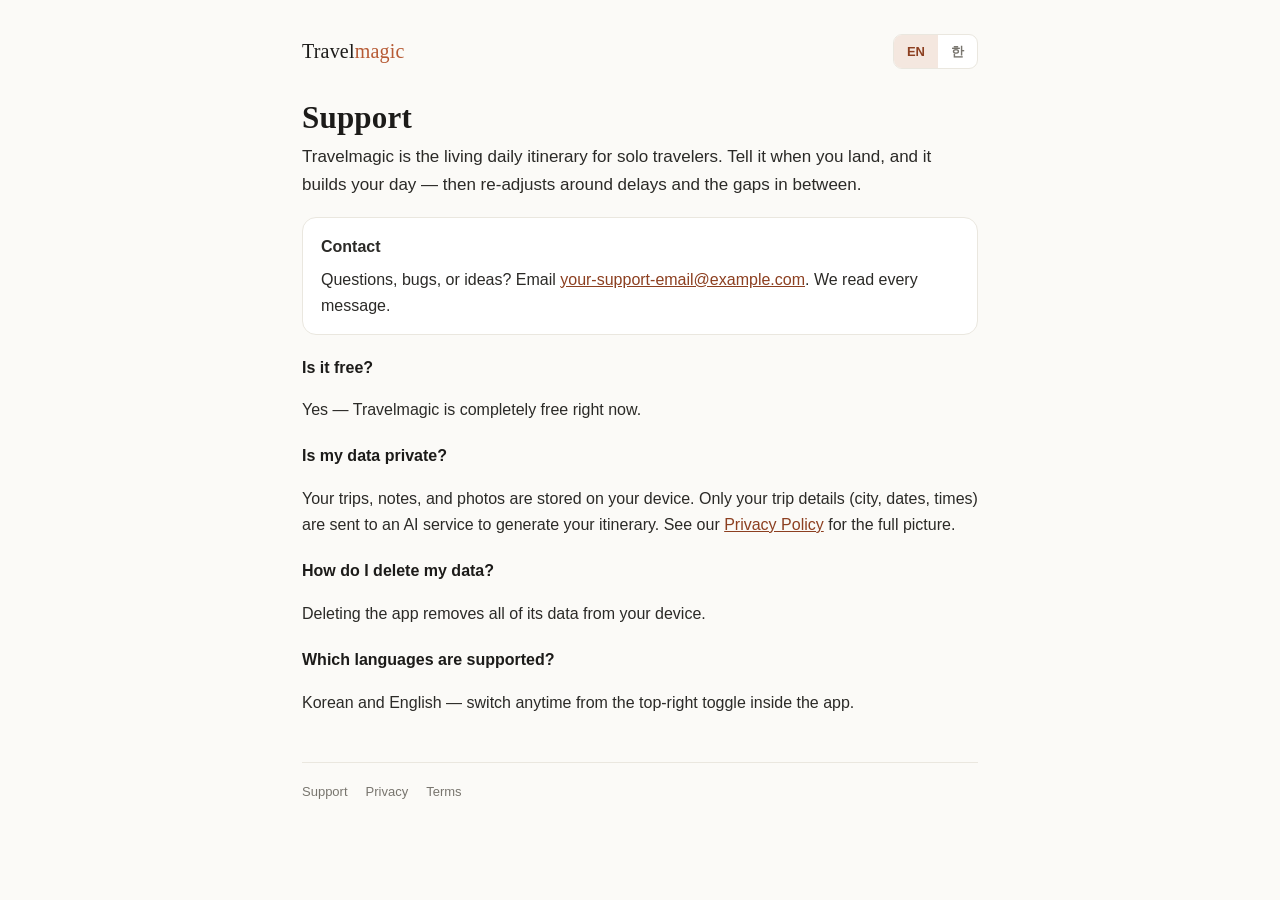
==== index.html @ 5fe2d735 "Travelmagic legal pages: privacy, terms, support (ko/en) Co-Authored-By: Claude Opus 4.8 <noreply@an" ====
<!doctype html>
<html lang="en">
<head>
<meta charset="utf-8" />
<meta name="viewport" content="width=device-width, initial-scale=1" />
<title>Travelmagic — Support</title>
<meta name="description" content="Support for Travelmagic — the living daily itinerary for solo travelers." />
<link rel="stylesheet" href="style.css" />
</head>
<body>
<div class="wrap">
  <div class="top">
    <a class="brand" href="index.html">Travel<span>magic</span></a>
    <div class="toggle" role="group" aria-label="Language">
      <button type="button" data-lang="en">EN</button>
      <button type="button" data-lang="ko">한</button>
    </div>
  </div>

  <!-- ENGLISH -->
  <div class="en">
    <h1>Support</h1>
    <p class="lead">Travelmagic is the living daily itinerary for solo travelers. Tell it when you land, and it builds your day — then re-adjusts around delays and the gaps in between.</p>

    <div class="card">
      <p style="margin:2px 0 6px"><b>Contact</b></p>
      <p style="margin:0">Questions, bugs, or ideas? Email <a href="mailto:your-support-email@example.com">your-support-email@example.com</a>. We read every message.</p>
    </div>

    <p class="q">Is it free?</p>
    <p>Yes — Travelmagic is completely free right now.</p>

    <p class="q">Is my data private?</p>
    <p>Your trips, notes, and photos are stored on your device. Only your trip details (city, dates, times) are sent to an AI service to generate your itinerary. See our <a href="privacy.html">Privacy Policy</a> for the full picture.</p>

    <p class="q">How do I delete my data?</p>
    <p>Deleting the app removes all of its data from your device.</p>

    <p class="q">Which languages are supported?</p>
    <p>Korean and English — switch anytime from the top-right toggle inside the app.</p>
  </div>

  <!-- KOREAN -->
  <div class="ko">
    <h1>지원</h1>
    <p class="lead">Travelmagic은 혼자 여행하는 사람을 위한, 살아있는 하루 일정입니다. 도착 시각만 알려주면 하루를 짜고, 지연과 그 사이의 빈틈에 맞춰 다시 배열해 줍니다.</p>

    <div class="card">
      <p style="margin:2px 0 6px"><b>문의</b></p>
      <p style="margin:0">질문·버그·제안이 있으면 <a href="mailto:your-support-email@example.com">your-support-email@example.com</a>으로 이메일 주세요. 모든 메시지를 읽습니다.</p>
    </div>

    <p class="q">무료인가요?</p>
    <p>네 — Travelmagic은 현재 전면 무료입니다.</p>

    <p class="q">제 데이터는 안전한가요?</p>
    <p>여행·메모·사진은 기기에 저장됩니다. 일정 생성 시에는 여행 정보(도시·날짜·시각)만 AI 서비스로 전송됩니다. 자세한 내용은 <a href="privacy.html">개인정보처리방침</a>을 참고하세요.</p>

    <p class="q">데이터를 어떻게 지우나요?</p>
    <p>앱을 삭제하면 기기에서 모든 데이터가 함께 삭제됩니다.</p>

    <p class="q">어떤 언어를 지원하나요?</p>
    <p>한국어와 영어 — 앱 안 우상단 토글에서 언제든 전환할 수 있어요.</p>
  </div>

  <div class="foot">
    <a href="index.html">Support</a>
    <a href="privacy.html">Privacy</a>
    <a href="terms.html">Terms</a>
  </div>
</div>
<script src="toggle.js"></script>
</body>
</html>
---- style.css ----
:root{
  --bg:#FBFAF7; --surface:#FFFFFF; --ink:#1C1B19; --muted:#78756E;
  --faint:#B4B0A6; --line:#EAE7DF; --accent:#B65A34; --accentBg:#F4E7DF; --accentInk:#8C3F20;
}
*{box-sizing:border-box}
html{-webkit-text-size-adjust:100%}
body{
  margin:0; background:var(--bg); color:var(--ink);
  font-family:-apple-system,BlinkMacSystemFont,"Segoe UI",Roboto,"Helvetica Neue",Arial,"Apple SD Gothic Neo","Malgun Gothic",sans-serif;
  line-height:1.65; font-size:16px; -webkit-font-smoothing:antialiased;
}
.wrap{max-width:720px; margin:0 auto; padding:34px 22px 84px}
.top{display:flex; align-items:center; justify-content:space-between; gap:12px; margin-bottom:30px; flex-wrap:wrap}
.brand{font-family:Georgia,"Times New Roman",serif; font-size:20px; color:var(--ink); text-decoration:none; letter-spacing:.2px}
.brand span{color:var(--accent)}
.toggle{display:inline-flex; border:1px solid var(--line); border-radius:9px; overflow:hidden; background:var(--surface)}
.toggle button{appearance:none; -webkit-appearance:none; border:0; background:transparent; color:var(--muted); font:inherit; font-size:13px; font-weight:600; padding:6px 13px; cursor:pointer}
.toggle button.on{background:var(--accentBg); color:var(--accentInk)}
h1{font-family:Georgia,"Times New Roman",serif; font-size:31px; line-height:1.22; margin:0 0 6px; letter-spacing:.2px}
.updated{color:var(--faint); font-size:13px; margin:0 0 30px}
h2{font-size:18px; margin:34px 0 10px}
p,li{color:#2b2a27}
a{color:var(--accentInk)}
.lead{font-size:17px; color:#2b2a27; margin-top:0}
.card{background:var(--surface); border:1px solid var(--line); border-radius:14px; padding:14px 18px; margin:18px 0}
.card ul{margin:0; padding-left:18px}
.card li{margin:7px 0}
.q{font-weight:600; color:var(--ink); margin:20px 0 4px}
.foot{margin-top:46px; padding-top:18px; border-top:1px solid var(--line); color:var(--faint); font-size:13px; display:flex; gap:18px; flex-wrap:wrap}
.foot a{color:var(--muted); text-decoration:none}
.foot a:hover{color:var(--accentInk)}
.ko{display:none}
body.show-ko .en{display:none}
body.show-ko .ko{display:block}
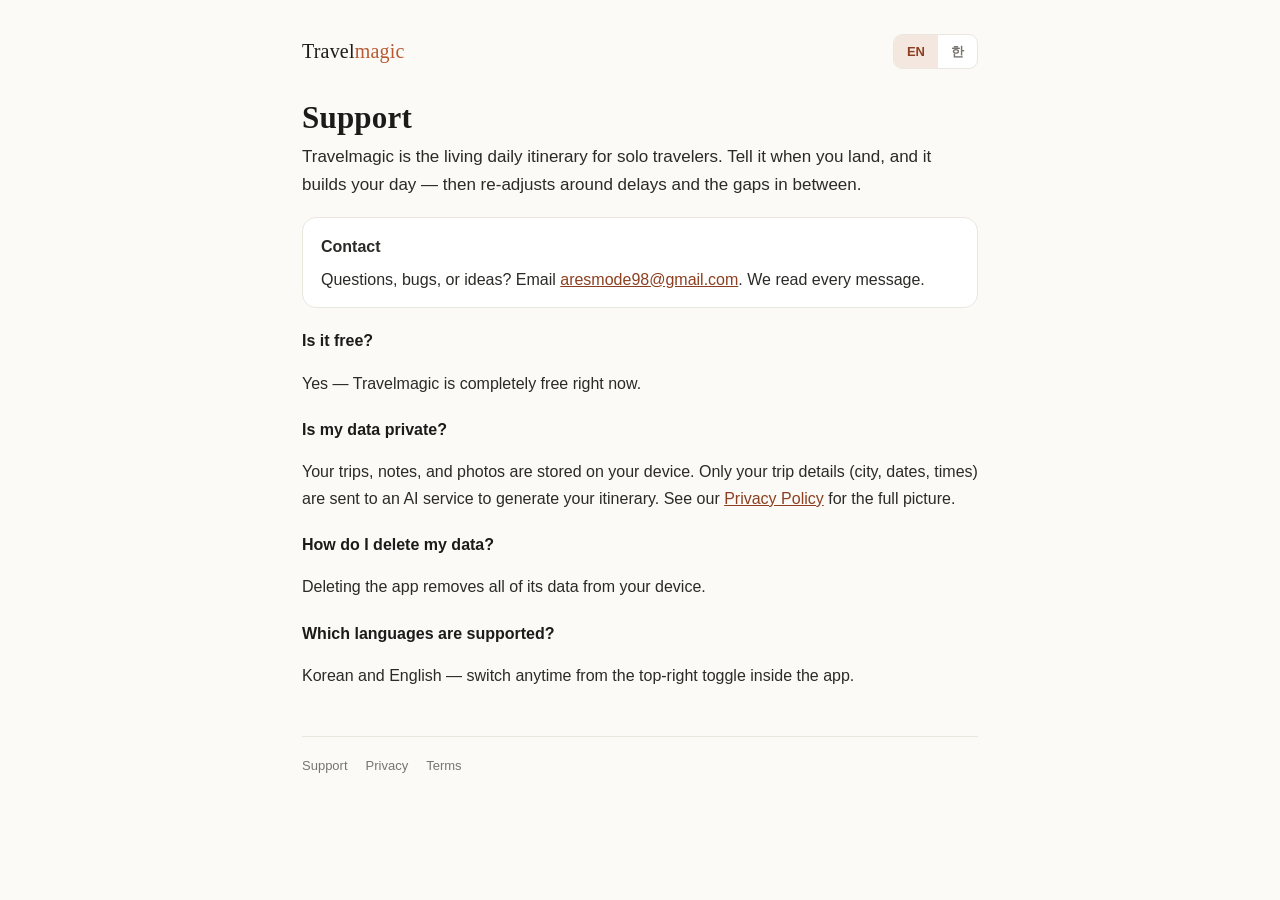
==== commit dbbed6e8: "Set support contact email Co-Authored-By: Claude Opus 4.8 <noreply@anthropic.com>" ====
--- a/index.html
+++ b/index.html
@@ -24,7 +24,7 @@
 
     <div class="card">
       <p style="margin:2px 0 6px"><b>Contact</b></p>
-      <p style="margin:0">Questions, bugs, or ideas? Email <a href="mailto:your-support-email@example.com">your-support-email@example.com</a>. We read every message.</p>
+      <p style="margin:0">Questions, bugs, or ideas? Email <a href="mailto:aresmode98@gmail.com">aresmode98@gmail.com</a>. We read every message.</p>
     </div>
 
     <p class="q">Is it free?</p>
@@ -47,7 +47,7 @@
 
     <div class="card">
       <p style="margin:2px 0 6px"><b>문의</b></p>
-      <p style="margin:0">질문·버그·제안이 있으면 <a href="mailto:your-support-email@example.com">your-support-email@example.com</a>으로 이메일 주세요. 모든 메시지를 읽습니다.</p>
+      <p style="margin:0">질문·버그·제안이 있으면 <a href="mailto:aresmode98@gmail.com">aresmode98@gmail.com</a>으로 이메일 주세요. 모든 메시지를 읽습니다.</p>
     </div>
 
     <p class="q">무료인가요?</p>
